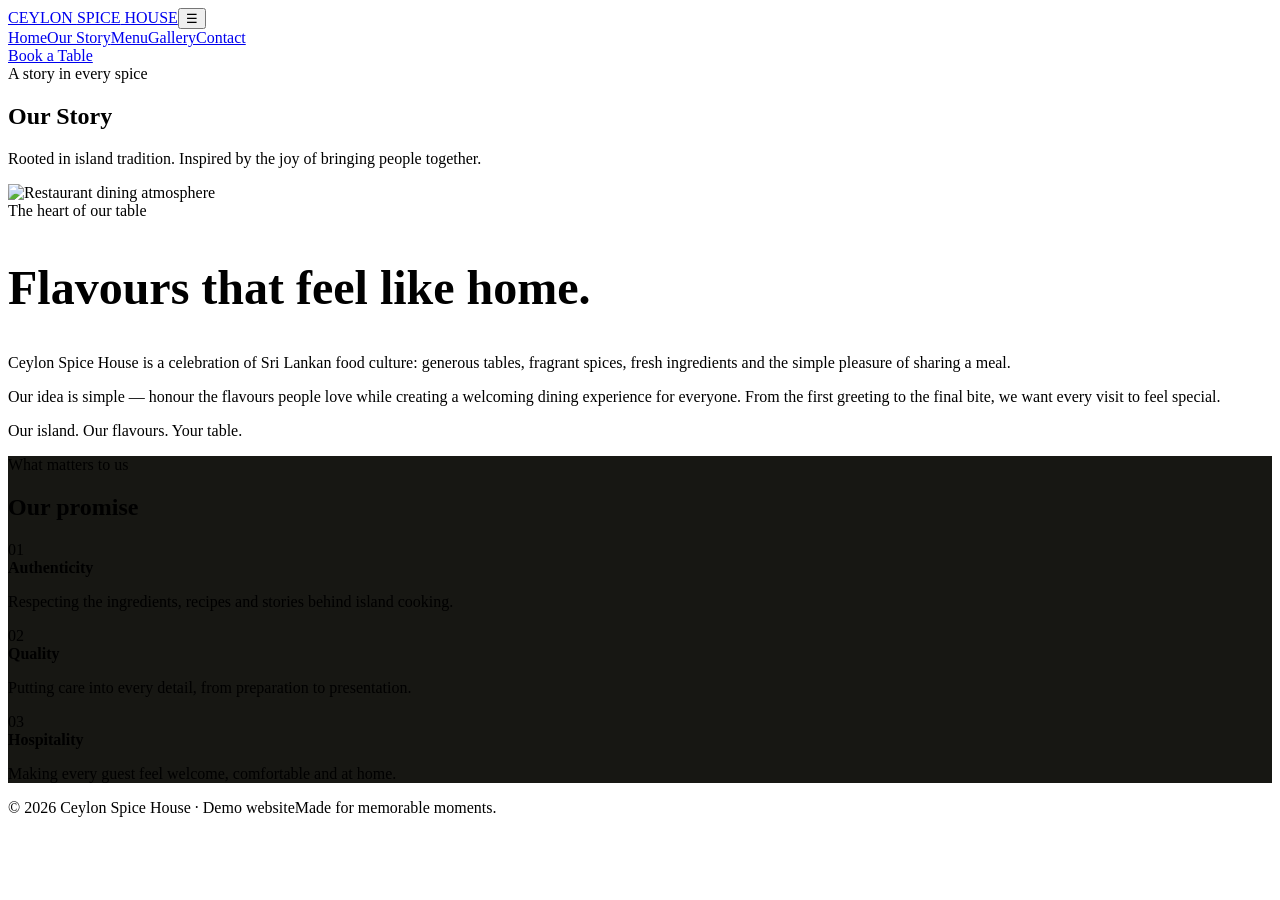
==== about.html @ 9be24517 "Add files via upload" ====
<!doctype html><html lang="en"><head><meta charset="utf-8"><meta name="viewport" content="width=device-width,initial-scale=1"><title>Our Story | Ceylon Spice House</title><link rel="stylesheet" href="assets/style.css"></head><body><header class="nav"><div class="wrap navin"><a class="brand" href="index.html">CEYLON <span>SPICE</span> HOUSE</a><button class="menu-toggle" aria-label="Toggle menu">☰</button><nav class="links"><a href="index.html">Home</a><a href="about.html">Our Story</a><a href="menu.html">Menu</a><a href="gallery.html">Gallery</a><a href="contact.html">Contact</a></nav><a class="nav-cta" href="contact.html">Book a Table</a></div></header><main><section class="pagehead"><div class="wrap"><div class="eyebrow">A story in every spice</div><h1>Our Story</h1><p>Rooted in island tradition. Inspired by the joy of bringing people together.</p></div></section><section class="section"><div class="wrap split"><div class="frame reveal"><img class="photo" src="https://images.unsplash.com/photo-1559339352-11d035aa65de?auto=format&fit=crop&w=1000&q=85" alt="Restaurant dining atmosphere"></div><div class="reveal"><div class="eyebrow">The heart of our table</div><h2 style="font:600 48px 'Playfair Display'">Flavours that feel like home.</h2><p class="muted">Ceylon Spice House is a celebration of Sri Lankan food culture: generous tables, fragrant spices, fresh ingredients and the simple pleasure of sharing a meal.</p><p class="muted">Our idea is simple — honour the flavours people love while creating a welcoming dining experience for everyone. From the first greeting to the final bite, we want every visit to feel special.</p><p class="tag">Our island. Our flavours. Your table.</p></div></div></section><section class="section" style="background:#171713"><div class="wrap"><div class="section-head reveal"><div class="eyebrow">What matters to us</div><h2>Our promise</h2></div><div class="features"><article class="feature reveal"><div class="icon">01</div><b>Authenticity</b><p>Respecting the ingredients, recipes and stories behind island cooking.</p></article><article class="feature reveal"><div class="icon">02</div><b>Quality</b><p>Putting care into every detail, from preparation to presentation.</p></article><article class="feature reveal"><div class="icon">03</div><b>Hospitality</b><p>Making every guest feel welcome, comfortable and at home.</p></article></div></div></section></main><footer class="footer"><div class="wrap footerin"><span>© 2026 Ceylon Spice House · Demo website</span><span>Made for memorable moments.</span></div></footer><script src="assets/main.js"></script><script src="assets/nav.js"></script></body></html>
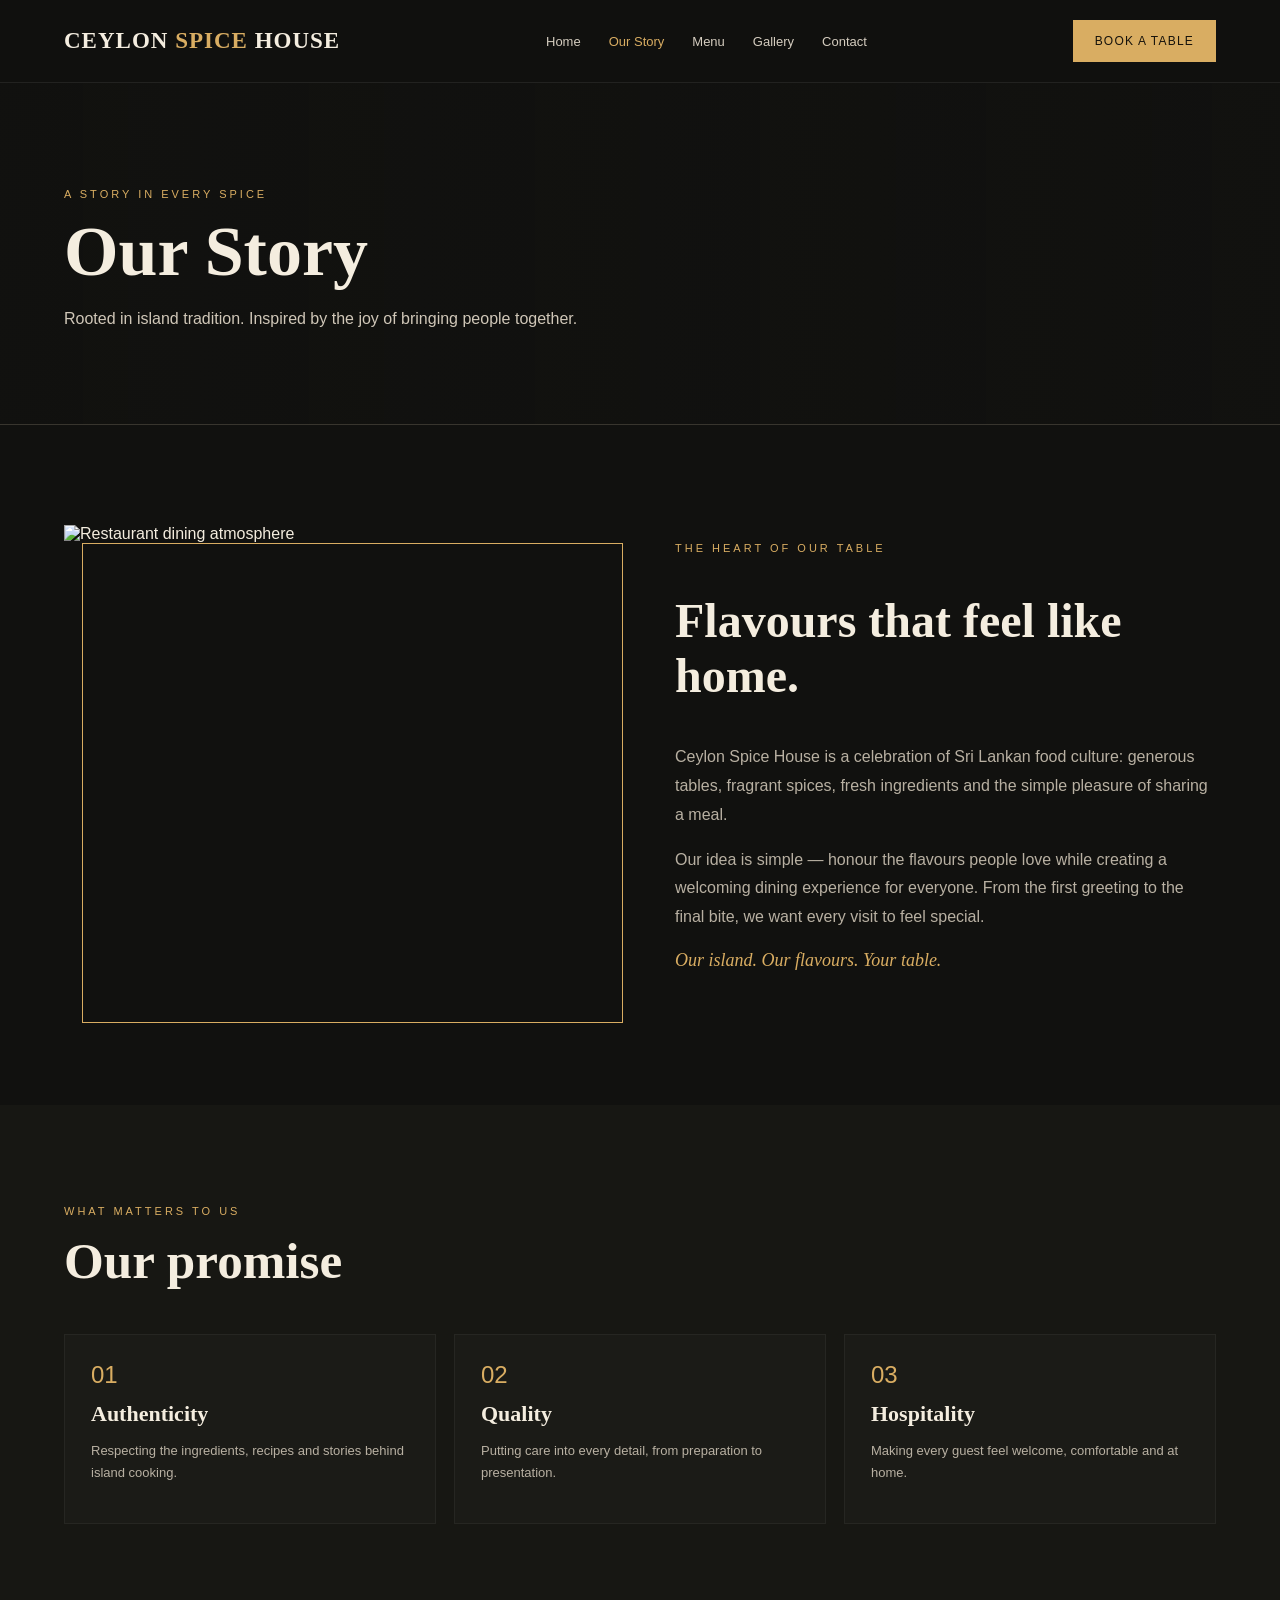
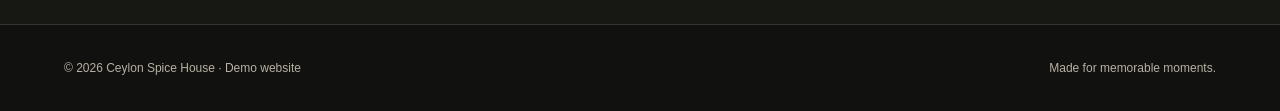
==== commit ffe075d5: "Add files via upload" ====
--- a/about.html
+++ b/about.html
@@ -1 +1 @@
-<!doctype html><html lang="en"><head><meta charset="utf-8"><meta name="viewport" content="width=device-width,initial-scale=1"><title>Our Story | Ceylon Spice House</title><link rel="stylesheet" href="assets/style.css"></head><body><header class="nav"><div class="wrap navin"><a class="brand" href="index.html">CEYLON <span>SPICE</span> HOUSE</a><button class="menu-toggle" aria-label="Toggle menu">☰</button><nav class="links"><a href="index.html">Home</a><a href="about.html">Our Story</a><a href="menu.html">Menu</a><a href="gallery.html">Gallery</a><a href="contact.html">Contact</a></nav><a class="nav-cta" href="contact.html">Book a Table</a></div></header><main><section class="pagehead"><div class="wrap"><div class="eyebrow">A story in every spice</div><h1>Our Story</h1><p>Rooted in island tradition. Inspired by the joy of bringing people together.</p></div></section><section class="section"><div class="wrap split"><div class="frame reveal"><img class="photo" src="https://images.unsplash.com/photo-1559339352-11d035aa65de?auto=format&fit=crop&w=1000&q=85" alt="Restaurant dining atmosphere"></div><div class="reveal"><div class="eyebrow">The heart of our table</div><h2 style="font:600 48px 'Playfair Display'">Flavours that feel like home.</h2><p class="muted">Ceylon Spice House is a celebration of Sri Lankan food culture: generous tables, fragrant spices, fresh ingredients and the simple pleasure of sharing a meal.</p><p class="muted">Our idea is simple — honour the flavours people love while creating a welcoming dining experience for everyone. From the first greeting to the final bite, we want every visit to feel special.</p><p class="tag">Our island. Our flavours. Your table.</p></div></div></section><section class="section" style="background:#171713"><div class="wrap"><div class="section-head reveal"><div class="eyebrow">What matters to us</div><h2>Our promise</h2></div><div class="features"><article class="feature reveal"><div class="icon">01</div><b>Authenticity</b><p>Respecting the ingredients, recipes and stories behind island cooking.</p></article><article class="feature reveal"><div class="icon">02</div><b>Quality</b><p>Putting care into every detail, from preparation to presentation.</p></article><article class="feature reveal"><div class="icon">03</div><b>Hospitality</b><p>Making every guest feel welcome, comfortable and at home.</p></article></div></div></section></main><footer class="footer"><div class="wrap footerin"><span>© 2026 Ceylon Spice House · Demo website</span><span>Made for memorable moments.</span></div></footer><script src="assets/main.js"></script><script src="assets/nav.js"></script></body></html>
+<!doctype html><html lang="en"><head><meta charset="utf-8"><meta name="viewport" content="width=device-width,initial-scale=1"><title>Our Story | Ceylon Spice House</title><link rel="stylesheet" href="style.css"></head><body><header class="nav"><div class="wrap navin"><a class="brand" href="index.html">CEYLON <span>SPICE</span> HOUSE</a><button class="menu-toggle" aria-label="Toggle menu">☰</button><nav class="links"><a href="index.html">Home</a><a href="about.html">Our Story</a><a href="menu.html">Menu</a><a href="gallery.html">Gallery</a><a href="contact.html">Contact</a></nav><a class="nav-cta" href="contact.html">Book a Table</a></div></header><main><section class="pagehead"><div class="wrap"><div class="eyebrow">A story in every spice</div><h1>Our Story</h1><p>Rooted in island tradition. Inspired by the joy of bringing people together.</p></div></section><section class="section"><div class="wrap split"><div class="frame reveal"><img class="photo" src="https://images.unsplash.com/photo-1559339352-11d035aa65de?auto=format&fit=crop&w=1000&q=85" alt="Restaurant dining atmosphere"></div><div class="reveal"><div class="eyebrow">The heart of our table</div><h2 style="font:600 48px 'Playfair Display'">Flavours that feel like home.</h2><p class="muted">Ceylon Spice House is a celebration of Sri Lankan food culture: generous tables, fragrant spices, fresh ingredients and the simple pleasure of sharing a meal.</p><p class="muted">Our idea is simple — honour the flavours people love while creating a welcoming dining experience for everyone. From the first greeting to the final bite, we want every visit to feel special.</p><p class="tag">Our island. Our flavours. Your table.</p></div></div></section><section class="section" style="background:#171713"><div class="wrap"><div class="section-head reveal"><div class="eyebrow">What matters to us</div><h2>Our promise</h2></div><div class="features"><article class="feature reveal"><div class="icon">01</div><b>Authenticity</b><p>Respecting the ingredients, recipes and stories behind island cooking.</p></article><article class="feature reveal"><div class="icon">02</div><b>Quality</b><p>Putting care into every detail, from preparation to presentation.</p></article><article class="feature reveal"><div class="icon">03</div><b>Hospitality</b><p>Making every guest feel welcome, comfortable and at home.</p></article></div></div></section></main><footer class="footer"><div class="wrap footerin"><span>© 2026 Ceylon Spice House · Demo website</span><span>Made for memorable moments.</span></div></footer><script src="main.js"></script><script src="nav.js"></script></body></html>
--- a/style.css
+++ b/style.css
@@ -0,0 +1,2 @@
+@import url('https://fonts.googleapis.com/css2?family=DM+Sans:wght@400;500;600;700&family=Playfair+Display:wght@500;600;700&display=swap');
+:root{--bg:#11110f;--panel:#1b1b17;--gold:#d9ad62;--cream:#f4eddf;--muted:#b8b0a2;--line:#38352e}*{box-sizing:border-box}html{scroll-behavior:smooth}body{margin:0;background:var(--bg);color:var(--cream);font-family:'DM Sans',sans-serif}a{color:inherit;text-decoration:none}.wrap{width:min(1160px,90%);margin:auto}.nav{position:sticky;top:0;z-index:20;background:#11110feF;border-bottom:1px solid #ffffff13;backdrop-filter:blur(16px)}.navin{height:82px;display:flex;align-items:center;justify-content:space-between}.brand{font:600 23px 'Playfair Display';letter-spacing:1px}.brand span{color:var(--gold)}.links{display:flex;gap:28px;align-items:center}.links a{font-size:13px;color:#d5cdbf;transition:.25s}.links a:hover,.links a.active{color:var(--gold)}.nav-cta,.btn{display:inline-flex;align-items:center;justify-content:center;padding:13px 21px;border:1px solid var(--gold);color:var(--gold);font-size:12px;letter-spacing:1.2px;text-transform:uppercase;transition:.25s}.btn.fill,.nav-cta{background:var(--gold);color:#17130c}.btn:hover,.nav-cta:hover{transform:translateY(-3px);background:#edc982;color:#17130c}.menu-toggle{display:none;background:none;border:0;color:var(--cream);font-size:25px}.hero{min-height:690px;display:flex;align-items:center;position:relative;overflow:hidden;background:linear-gradient(90deg,#11110ff2 0%,#11110fbf 47%,#11110f30 100%),url('https://images.unsplash.com/photo-1559339352-11d035aa65de?auto=format&fit=crop&w=1900&q=85') center/cover}.hero:before{content:'';position:absolute;inset:0;background:linear-gradient(0deg,var(--bg),transparent 24%,transparent 80%,var(--bg))}.hero-content{position:relative;max-width:650px;padding:100px 0;animation:rise .9s ease both}.eyebrow{color:var(--gold);font-size:11px;letter-spacing:3px;text-transform:uppercase}.hero h1,.pagehead h1{font:600 clamp(48px,7vw,86px)/1.05 'Playfair Display';margin:22px 0}.hero h1 em{color:var(--gold);font-style:normal}.hero p{color:#d1c8b8;line-height:1.8;max-width:490px;margin:0 0 32px}.actions{display:flex;gap:14px;flex-wrap:wrap}.section{padding:100px 0}.section-head{max-width:650px;margin-bottom:44px}.section-head h2{font:600 clamp(34px,4vw,52px) 'Playfair Display';margin:14px 0}.section-head p,.muted{color:var(--muted);line-height:1.8}.split{display:grid;grid-template-columns:1fr 1fr;gap:70px;align-items:center}.photo{width:100%;height:480px;object-fit:cover;display:block}.frame{position:relative}.frame:after{content:'';position:absolute;inset:18px -18px -18px 18px;border:1px solid var(--gold);z-index:-1}.tag{color:var(--gold);font:italic 18px 'Playfair Display'}.features{display:grid;grid-template-columns:repeat(3,1fr);gap:18px}.feature,.dish{background:var(--panel);padding:26px;border:1px solid #ffffff0c;transition:.3s}.feature:hover,.dish:hover{transform:translateY(-6px);border-color:#d9ad6260}.feature b{font:600 22px 'Playfair Display';display:block;margin:12px 0}.feature p{color:var(--muted);font-size:13px;line-height:1.7}.icon{font-size:24px;color:var(--gold)}.pagehead{padding:105px 0 75px;background:linear-gradient(90deg,#11110fee,#11110f99),url('https://images.unsplash.com/photo-1517248135467-4c7edcad34c4?auto=format&fit=crop&w=1800&q=80') center/cover;border-bottom:1px solid var(--line)}.pagehead h1{font-size:clamp(45px,6vw,70px);margin:15px 0}.pagehead p{max-width:560px;color:#d0c7b8;line-height:1.8}.menu-grid{display:grid;grid-template-columns:repeat(2,1fr);gap:16px}.dish{display:flex;justify-content:space-between;gap:20px}.dish h3{font:600 21px 'Playfair Display';margin:0 0 8px}.dish p{font-size:13px;color:var(--muted);line-height:1.6;margin:0}.price{color:var(--gold);white-space:nowrap;font-weight:700}.gallery{display:grid;grid-template-columns:repeat(3,1fr);gap:14px}.gallery img{width:100%;height:270px;object-fit:cover;transition:.4s;filter:saturate(.8)}.gallery img:hover{transform:scale(1.02);filter:saturate(1.1)}.contact-grid{display:grid;grid-template-columns:1fr 1fr;gap:50px}.contact-item{padding:20px 0;border-bottom:1px solid var(--line)}.contact-item small{color:var(--gold);letter-spacing:2px;text-transform:uppercase}.contact-item p{color:var(--muted);margin-bottom:0}.form{display:grid;gap:14px}.form input,.form textarea,.form select{width:100%;background:#1b1b17;border:1px solid var(--line);padding:15px;color:var(--cream);font:inherit;outline:none}.form input:focus,.form textarea:focus{border-color:var(--gold)}.form textarea{min-height:130px;resize:vertical}.footer{border-top:1px solid var(--line);padding:36px 0;color:var(--muted);font-size:12px}.footerin{display:flex;justify-content:space-between;gap:20px;flex-wrap:wrap}.reveal{opacity:0;transform:translateY(22px);transition:.7s}.reveal.show{opacity:1;transform:none}@keyframes rise{from{opacity:0;transform:translateY(25px)}to{opacity:1;transform:none}}@media(max-width:760px){.navin{height:70px}.menu-toggle{display:block}.links{display:none;position:absolute;top:70px;left:0;right:0;padding:22px 5%;background:#171713;flex-direction:column;align-items:flex-start;border-bottom:1px solid var(--line)}.links.open{display:flex}.nav-cta{display:none}.hero{min-height:620px}.split,.contact-grid{grid-template-columns:1fr;gap:35px}.features{grid-template-columns:1fr}.menu-grid{grid-template-columns:1fr}.gallery{grid-template-columns:repeat(2,1fr)}.gallery img{height:190px}.section{padding:72px 0}.photo{height:350px}.frame:after{inset:12px -10px -12px 10px}}@media(prefers-reduced-motion:reduce){*{scroll-behavior:auto!important;transition:none!important;animation:none!important}}
